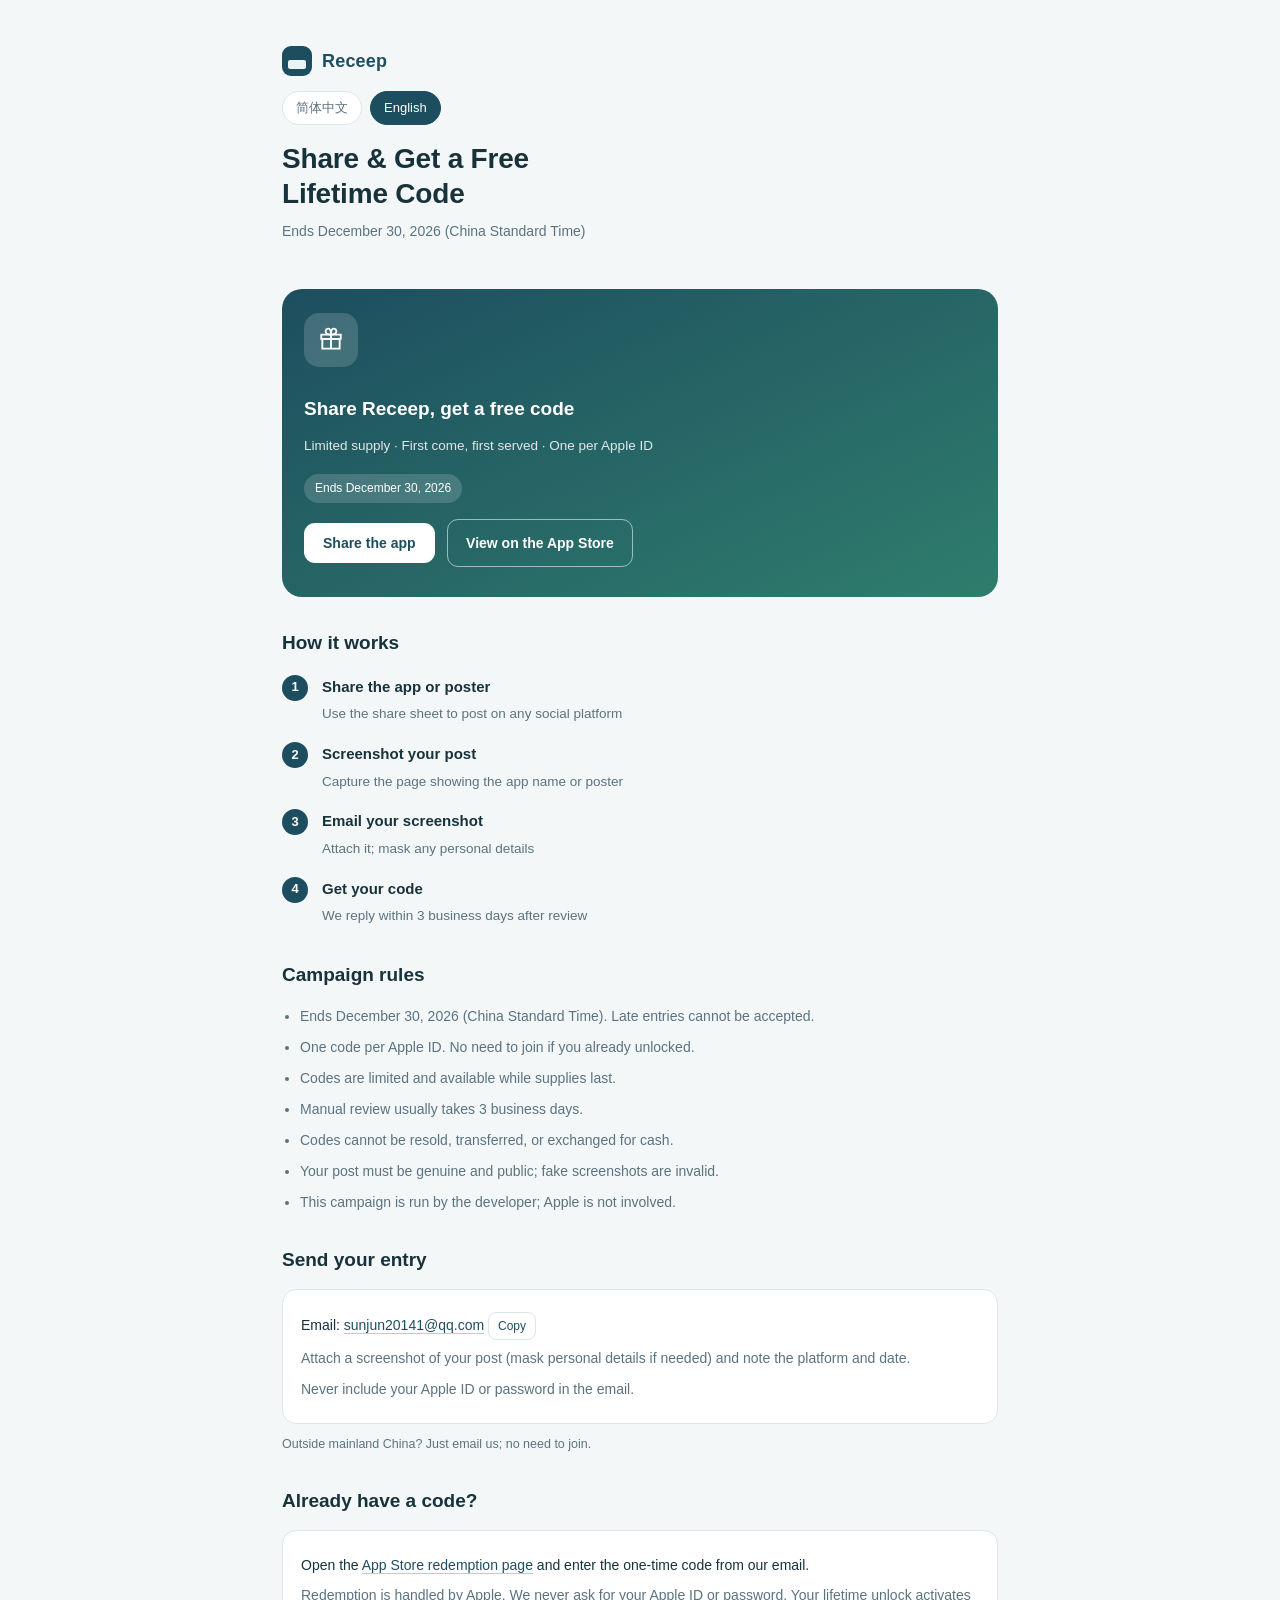
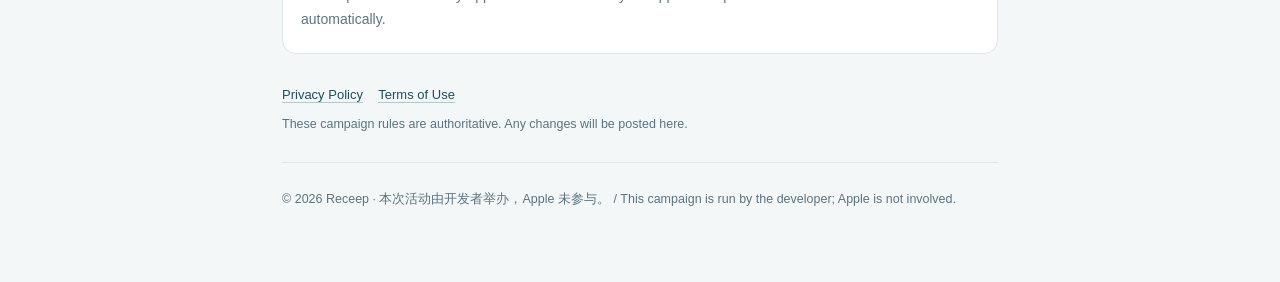
==== campaign.html @ 09cfc46d "Add share campaign page with QQ group and redemption guidance" ====
<!DOCTYPE html>
<html lang="zh-CN">
<head>
<meta charset="utf-8">
<meta name="viewport" content="viewport-fit=cover, width=device-width, initial-scale=1">
<title>分享有礼 · 免费领兑换码 / Share &amp; Get a Code</title>
<meta name="description" content="分享 Receep（落袋）至社交平台，凭截图领取永久版兑换码。活动截止 2026 年 12 月 30 日。">
<meta property="og:title" content="Receep 分享有礼 · 免费领兑换码">
<meta property="og:description" content="分享 Receep 至社交平台，凭截图领取永久版兑换码。活动截止 2026 年 12 月 30 日。">
<link rel="stylesheet" href="style.css">
<style>
  .campaign h1 { font-size: 28px; margin: 16px 0 8px; }
  .lang-switch { display: flex; gap: 8px; margin-top: 14px; }
  .lang-switch button {
    border: 1px solid var(--line); background: #fff; color: var(--muted);
    border-radius: 999px; padding: 5px 13px; font: inherit; font-size: 13px; cursor: pointer;
  }
  .lang-switch button.on { background: var(--brand); border-color: var(--brand); color: #fff; }
  .hero {
    background: linear-gradient(155deg, #1d4e5f 0%, #2f7d6d 100%);
    color: #fff; border-radius: 20px; padding: 24px 22px 22px; margin: 20px 0 10px;
  }
  .hero .gift {
    width: 54px; height: 54px; border-radius: 15px;
    background: rgba(255,255,255,.16); display: flex; align-items: center; justify-content: center;
    margin-bottom: 14px;
  }
  .hero h2 { color: #fff; font-size: 23px; line-height: 1.3; margin: 0 0 8px; }
  .hero p { color: rgba(255,255,255,.86); font-size: 13.5px; margin: 0 0 16px; }
  .pill {
    display: inline-block; background: rgba(255,255,255,.16); border-radius: 999px;
    padding: 4px 11px; font-size: 12px; color: #fff; margin-bottom: 16px;
  }
  .btn {
    display: inline-block; border-radius: 11px; padding: 11px 18px; font-size: 14px;
    font-weight: 600; text-decoration: none; margin: 0 8px 8px 0; cursor: pointer;
    border: 1px solid transparent;
  }
  .btn.primary { background: #fff; color: var(--brand); }
  .btn.ghost { border-color: rgba(255,255,255,.55); color: #fff; }
  .campaign h2 { font-size: 19px; margin: 30px 0 12px; }
  .steps { list-style: none; padding: 0; margin: 0; counter-reset: step; }
  .steps li { position: relative; padding-left: 40px; margin: 14px 0; }
  .steps li::before {
    counter-increment: step; content: counter(step);
    position: absolute; left: 0; top: 1px; width: 26px; height: 26px;
    background: var(--brand); color: #fff; border-radius: 50%;
    font-size: 13px; font-weight: 700; display: flex; align-items: center; justify-content: center;
  }
  .steps strong { display: block; font-size: 15px; }
  .steps span { color: var(--muted); font-size: 13.5px; }
  .rules { padding-left: 18px; margin: 0; }
  .rules li { margin: 7px 0; font-size: 14px; color: var(--muted); }
  .card {
    background: var(--card); border: 1px solid var(--line); border-radius: 14px;
    padding: 16px 18px; margin: 10px 0;
  }
  .card p { margin: 6px 0; font-size: 14px; }
  .hint { color: var(--muted); font-size: 12.5px; }
  .copy {
    border: 1px solid var(--line); background: #fff; color: var(--brand);
    border-radius: 8px; padding: 3px 9px; font: inherit; font-size: 12px; cursor: pointer;
  }
  .qr { width: 240px; max-width: 100%; display: block; margin: 14px auto 6px; border-radius: 12px; border: 1px solid var(--line); }
  .link { color: var(--brand); text-decoration: none; border-bottom: 1px solid rgba(47,125,109,.35); }
  .cn-reveal {
    display: inline-block; border: 1px solid var(--line); background: #fff; color: var(--brand);
    border-radius: 10px; padding: 8px 12px; font: inherit; font-size: 13px; cursor: pointer; margin: 4px 0 8px;
  }
  .legal-links { margin-top: 30px; font-size: 13px; }
  .legal-links a { margin-right: 12px; }
  footer.site { margin-top: 26px; }
</style>
</head>
<body>
<div class="wrap campaign">
  <header class="site">
    <div class="brand"><span class="mark"></span>Receep</div>
    <div class="lang-switch">
      <button type="button" data-set-lang="zh" class="on">简体中文</button>
      <button type="button" data-set-lang="en">English</button>
    </div>
    <h1 data-lang="zh">分享有礼<br>免费领永久版兑换码</h1>
    <h1 data-lang="en" hidden>Share &amp; Get a Free<br>Lifetime Code</h1>
    <p class="sub" data-lang="zh">活动截止 2026 年 12 月 30 日（北京时间）</p>
    <p class="sub" data-lang="en" hidden>Ends December 30, 2026 (China Standard Time)</p>
  </header>

  <section data-lang="zh">
    <div class="hero">
      <div class="gift">
        <svg width="26" height="26" viewBox="0 0 24 24" fill="none" aria-hidden="true">
          <path d="M4 11h16v9H4v-9Z" stroke="#fff" stroke-width="1.7"/>
          <path d="M3 7h18v4H3V7Z" stroke="#fff" stroke-width="1.7"/>
          <path d="M12 7v13M12 7c-3.5 0-5-1.2-5-3s1.5-2.5 2.6-2.5C11 1.5 12 3.5 12 7Zm0 0c3.5 0 5-1.2 5-3s-1.5-2.5-2.6-2.5C13 1.5 12 3.5 12 7Z" stroke="#fff" stroke-width="1.7"/>
        </svg>
      </div>
      <h2>分享落袋，免费领兑换码</h2>
      <p>数量有限 · 先到先得 · 每个 Apple ID 限一次</p>
      <span class="pill">活动截止：2026 年 12 月 30 日</span>
      <div>
        <button type="button" class="btn primary" data-share data-copied="链接已复制">分享 App</button>
        <a class="btn ghost" href="https://apps.apple.com/app/id6826865048">前往 App Store</a>
      </div>
    </div>

    <h2>参与方式</h2>
    <ol class="steps">
      <li><strong>分享 App 或海报</strong><span>用系统分享面板发到任意社交平台</span></li>
      <li><strong>截图已发布的内容</strong><span>截取包含 App 名称或海报的页面</span></li>
      <li><strong>发送到活动邮箱</strong><span>附上截图，可先打码个人信息</span></li>
      <li><strong>收到兑换码</strong><span>人工核验后 3 个工作日内回复</span></li>
    </ol>

    <h2>活动规则</h2>
    <ul class="rules">
      <li>活动截止 2026 年 12 月 30 日（北京时间），逾期提交不再受理。</li>
      <li>每个 Apple ID 限领一次，已解锁用户无需参与。</li>
      <li>兑换码数量有限，先到先得，送完即止。</li>
      <li>人工核验通常需要 3 个工作日。</li>
      <li>兑换码不可转售、转让或兑换现金。</li>
      <li>分享内容需真实公开，禁止伪造截图。</li>
      <li>本次活动由开发者举办，Apple 未参与。</li>
    </ul>

    <h2>发送申请</h2>
    <div class="card">
      <p>邮箱：<a class="link" href="mailto:sunjun20141@qq.com?subject=Receep%20%E5%88%86%E4%BA%AB%E6%9C%89%E7%A4%BC%20%C2%B7%20%E5%85%91%E6%8D%A2%E7%A0%81%E7%94%B3%E8%AF%B7">sunjun20141@qq.com</a>
        <button type="button" class="copy" data-copy="sunjun20141@qq.com" data-copied="已复制">复制</button>
      </p>
      <p class="hint">请附上分享截图（可打码个人信息），并注明分享平台与时间。</p>
      <p class="hint">请勿在邮件中发送 Apple ID 或密码。</p>
    </div>

    <div class="cn-only">
      <h2>中国大陆用户</h2>
      <div class="card">
        <p>QQ 群：<strong>468141972</strong>（app技术交流）</p>
        <img class="qr" src="assets/qq-group.jpg" alt="QQ 群二维码：468141972">
        <p class="hint">扫码加入，群内会同步活动进度与发放说明。</p>
      </div>
    </div>
    <p class="hint cn-reveal-wrap">不在中国大陆？直接发邮件即可，无需加群。</p>

    <h2>已收到兑换码？</h2>
    <div class="card">
      <p>打开 <a class="link" href="https://apps.apple.com/redeem">App Store 兑换页面</a>，输入邮件中的一次性兑换码。</p>
      <p class="hint">兑换由 Apple 处理，App 内不会索取 Apple ID 或密码。兑换成功后，永久版权益会自动生效。</p>
    </div>

    <p class="legal-links">
      <a class="link" href="privacy.html">隐私政策</a>
      <a class="link" href="terms.html">用户协议</a>
    </p>
    <p class="hint">活动规则以本页为准，如有调整会在此更新。</p>
  </section>

  <section data-lang="en" hidden>
    <div class="hero">
      <div class="gift">
        <svg width="26" height="26" viewBox="0 0 24 24" fill="none" aria-hidden="true">
          <path d="M4 11h16v9H4v-9Z" stroke="#fff" stroke-width="1.7"/>
          <path d="M3 7h18v4H3V7Z" stroke="#fff" stroke-width="1.7"/>
          <path d="M12 7v13M12 7c-3.5 0-5-1.2-5-3s1.5-2.5 2.6-2.5C11 1.5 12 3.5 12 7Zm0 0c3.5 0 5-1.2 5-3s-1.5-2.5-2.6-2.5C13 1.5 12 3.5 12 7Z" stroke="#fff" stroke-width="1.7"/>
        </svg>
      </div>
      <h2>Share Receep, get a free code</h2>
      <p>Limited supply · First come, first served · One per Apple ID</p>
      <span class="pill">Ends December 30, 2026</span>
      <div>
        <button type="button" class="btn primary" data-share data-copied="Link copied">Share the app</button>
        <a class="btn ghost" href="https://apps.apple.com/app/id6826865048">View on the App Store</a>
      </div>
    </div>

    <h2>How it works</h2>
    <ol class="steps">
      <li><strong>Share the app or poster</strong><span>Use the share sheet to post on any social platform</span></li>
      <li><strong>Screenshot your post</strong><span>Capture the page showing the app name or poster</span></li>
      <li><strong>Email your screenshot</strong><span>Attach it; mask any personal details</span></li>
      <li><strong>Get your code</strong><span>We reply within 3 business days after review</span></li>
    </ol>

    <h2>Campaign rules</h2>
    <ul class="rules">
      <li>Ends December 30, 2026 (China Standard Time). Late entries cannot be accepted.</li>
      <li>One code per Apple ID. No need to join if you already unlocked.</li>
      <li>Codes are limited and available while supplies last.</li>
      <li>Manual review usually takes 3 business days.</li>
      <li>Codes cannot be resold, transferred, or exchanged for cash.</li>
      <li>Your post must be genuine and public; fake screenshots are invalid.</li>
      <li>This campaign is run by the developer; Apple is not involved.</li>
    </ul>

    <h2>Send your entry</h2>
    <div class="card">
      <p>Email: <a class="link" href="mailto:sunjun20141@qq.com?subject=Receep%20share%20campaign%20%E2%80%93%20code%20request">sunjun20141@qq.com</a>
        <button type="button" class="copy" data-copy="sunjun20141@qq.com" data-copied="Copied">Copy</button>
      </p>
      <p class="hint">Attach a screenshot of your post (mask personal details if needed) and note the platform and date.</p>
      <p class="hint">Never include your Apple ID or password in the email.</p>
    </div>

    <div class="cn-only">
      <h2>Mainland China</h2>
      <div class="card">
        <p>QQ group: <strong>468141972</strong> (app技术交流)</p>
        <img class="qr" src="assets/qq-group.jpg" alt="QQ group QR code: 468141972">
        <p class="hint">Scan to join. Campaign updates are also posted in the group.</p>
      </div>
    </div>
    <p class="hint cn-reveal-wrap">Outside mainland China? Just email us; no need to join.</p>

    <h2>Already have a code?</h2>
    <div class="card">
      <p>Open the <a class="link" href="https://apps.apple.com/redeem">App Store redemption page</a> and enter the one-time code from our email.</p>
      <p class="hint">Redemption is handled by Apple. We never ask for your Apple ID or password. Your lifetime unlock activates automatically.</p>
    </div>

    <p class="legal-links">
      <a class="link" href="privacy.html">Privacy Policy</a>
      <a class="link" href="terms.html">Terms of Use</a>
    </p>
    <p class="hint">These campaign rules are authoritative. Any changes will be posted here.</p>
  </section>

  <footer class="site">
    © 2026 Receep · 本次活动由开发者举办，Apple 未参与。 / This campaign is run by the developer; Apple is not involved.
  </footer>
</div>

<script>
(function () {
  var params = new URLSearchParams(location.search);
  var lang = (params.get('lang') || '').toLowerCase();
  var isZh = lang.indexOf('zh') === 0 || (!lang && (navigator.language || '').toLowerCase().indexOf('zh') === 0);
  var current = isZh ? 'zh' : 'en';

  function setLang(next) {
    current = next;
    document.querySelectorAll('[data-lang]').forEach(function (el) {
      el.hidden = el.getAttribute('data-lang') !== next;
    });
    document.querySelectorAll('[data-set-lang]').forEach(function (btn) {
      btn.classList.toggle('on', btn.getAttribute('data-set-lang') === next);
    });
    document.documentElement.lang = next === 'zh' ? 'zh-CN' : 'en';
  }

  document.querySelectorAll('[data-set-lang]').forEach(function (btn) {
    btn.addEventListener('click', function () { setLang(btn.getAttribute('data-set-lang')); });
  });
  setLang(current);

  var region = params.get('region');
  var isCN = region ? region === 'cn'
    : ((Intl.DateTimeFormat().resolvedOptions().timeZone === 'Asia/Shanghai')
       || (navigator.language || '').toLowerCase().indexOf('zh') === 0);
  document.querySelectorAll('.cn-only').forEach(function (el) { el.hidden = !isCN; });
  document.querySelectorAll('.cn-reveal-wrap').forEach(function (el) { el.hidden = isCN; });

  document.querySelectorAll('[data-copy]').forEach(function (btn) {
    btn.addEventListener('click', function () {
      var text = btn.getAttribute('data-copy');
      var done = function () {
        var old = btn.textContent;
        btn.textContent = btn.getAttribute('data-copied') || 'Copied';
        setTimeout(function () { btn.textContent = old; }, 1600);
      };
      if (navigator.clipboard) {
        navigator.clipboard.writeText(text).then(done, done);
      } else { done(); }
    });
  });

  document.querySelectorAll('[data-share]').forEach(function (btn) {
    btn.addEventListener('click', function () {
      var url = 'https://apps.apple.com/app/id6826865048';
      var data = {
        title: 'Receep',
        text: current === 'zh' ? 'Receep（落袋）· 票据只在本机' : 'Receep – on-device receipt manager',
        url: url
      };
      if (navigator.share) {
        navigator.share(data).catch(function () {});
      } else if (navigator.clipboard) {
        navigator.clipboard.writeText(url).then(function () {
          var old = btn.textContent;
          btn.textContent = btn.getAttribute('data-copied') || 'Link copied';
          setTimeout(function () { btn.textContent = old; }, 1600);
        });
      }
    });
  });
})();
</script>
</body>
</html>
---- style.css ----
:root {
  --ink: #17323a;
  --muted: #5b7380;
  --line: #dde7ea;
  --bg: #f4f7f8;
  --card: #ffffff;
  --brand: #1d4e5f;
  --accent: #2f7d6d;
}

* { box-sizing: border-box; }

html { -webkit-text-size-adjust: 100%; }

body {
  margin: 0;
  background: var(--bg);
  color: var(--ink);
  font: 16px/1.72 -apple-system, BlinkMacSystemFont, "Segoe UI", "PingFang SC",
        "Hiragino Sans", "Helvetica Neue", Arial, sans-serif;
}

.wrap {
  max-width: 760px;
  margin: 0 auto;
  padding: 0 22px 72px;
}

header.site {
  padding: 46px 0 26px;
}

.brand {
  display: flex;
  align-items: center;
  gap: 10px;
  font-weight: 700;
  letter-spacing: .2px;
  color: var(--brand);
  font-size: 18px;
}

.brand .mark {
  width: 30px;
  height: 30px;
  border-radius: 9px;
  background: var(--brand);
  position: relative;
  overflow: hidden;
}

.brand .mark::after {
  content: "";
  position: absolute;
  left: 6px;
  right: 6px;
  bottom: 7px;
  height: 9px;
  border-radius: 2px;
  background: #eaf3f5;
}

h1 {
  font-size: 30px;
  line-height: 1.25;
  margin: 18px 0 8px;
  letter-spacing: -.2px;
}

.sub {
  color: var(--muted);
  font-size: 14px;
  margin: 0;
}

nav.lang {
  margin-top: 18px;
  display: flex;
  gap: 10px;
  flex-wrap: wrap;
}

nav.lang a {
  font-size: 13px;
  color: var(--brand);
  text-decoration: none;
  border: 1px solid var(--line);
  background: var(--card);
  border-radius: 999px;
  padding: 5px 13px;
}

nav.legal {
  display: flex;
  gap: 16px;
  flex-wrap: wrap;
  margin-top: 14px;
  font-size: 14px;
}

nav.legal a {
  color: var(--accent);
  text-decoration: none;
}

nav.legal a:hover { text-decoration: underline; }

section.lang {
  background: var(--card);
  border: 1px solid var(--line);
  border-radius: 18px;
  padding: 30px 30px 12px;
  margin: 22px 0;
  scroll-margin-top: 20px;
}

h2 {
  font-size: 21px;
  margin: 0 0 4px;
}

h3 {
  font-size: 16px;
  margin: 26px 0 6px;
}

p { margin: 8px 0; }

ul { margin: 8px 0 8px; padding-left: 22px; }

li { margin: 4px 0; }

.note {
  border-left: 3px solid var(--accent);
  background: #f1f7f5;
  padding: 10px 14px;
  border-radius: 0 10px 10px 0;
  color: #2b4b44;
  font-size: 15px;
  margin: 14px 0;
}

table {
  width: 100%;
  border-collapse: collapse;
  margin: 10px 0;
  font-size: 14.5px;
}

th, td {
  text-align: left;
  vertical-align: top;
  padding: 9px 10px;
  border-bottom: 1px solid var(--line);
}

th { color: var(--muted); font-weight: 600; }

a { color: var(--accent); }

code {
  font-size: 13px;
  background: #eef3f4;
  padding: 1px 5px;
  border-radius: 5px;
}

footer.site {
  color: var(--muted);
  font-size: 12.5px;
  padding-top: 26px;
  border-top: 1px solid var(--line);
  margin-top: 34px;
}

@media (max-width: 560px) {
  header.site { padding-top: 30px; }
  h1 { font-size: 25px; }
  section.lang { padding: 22px 18px 8px; border-radius: 14px; }
  body { font-size: 15.5px; }
}
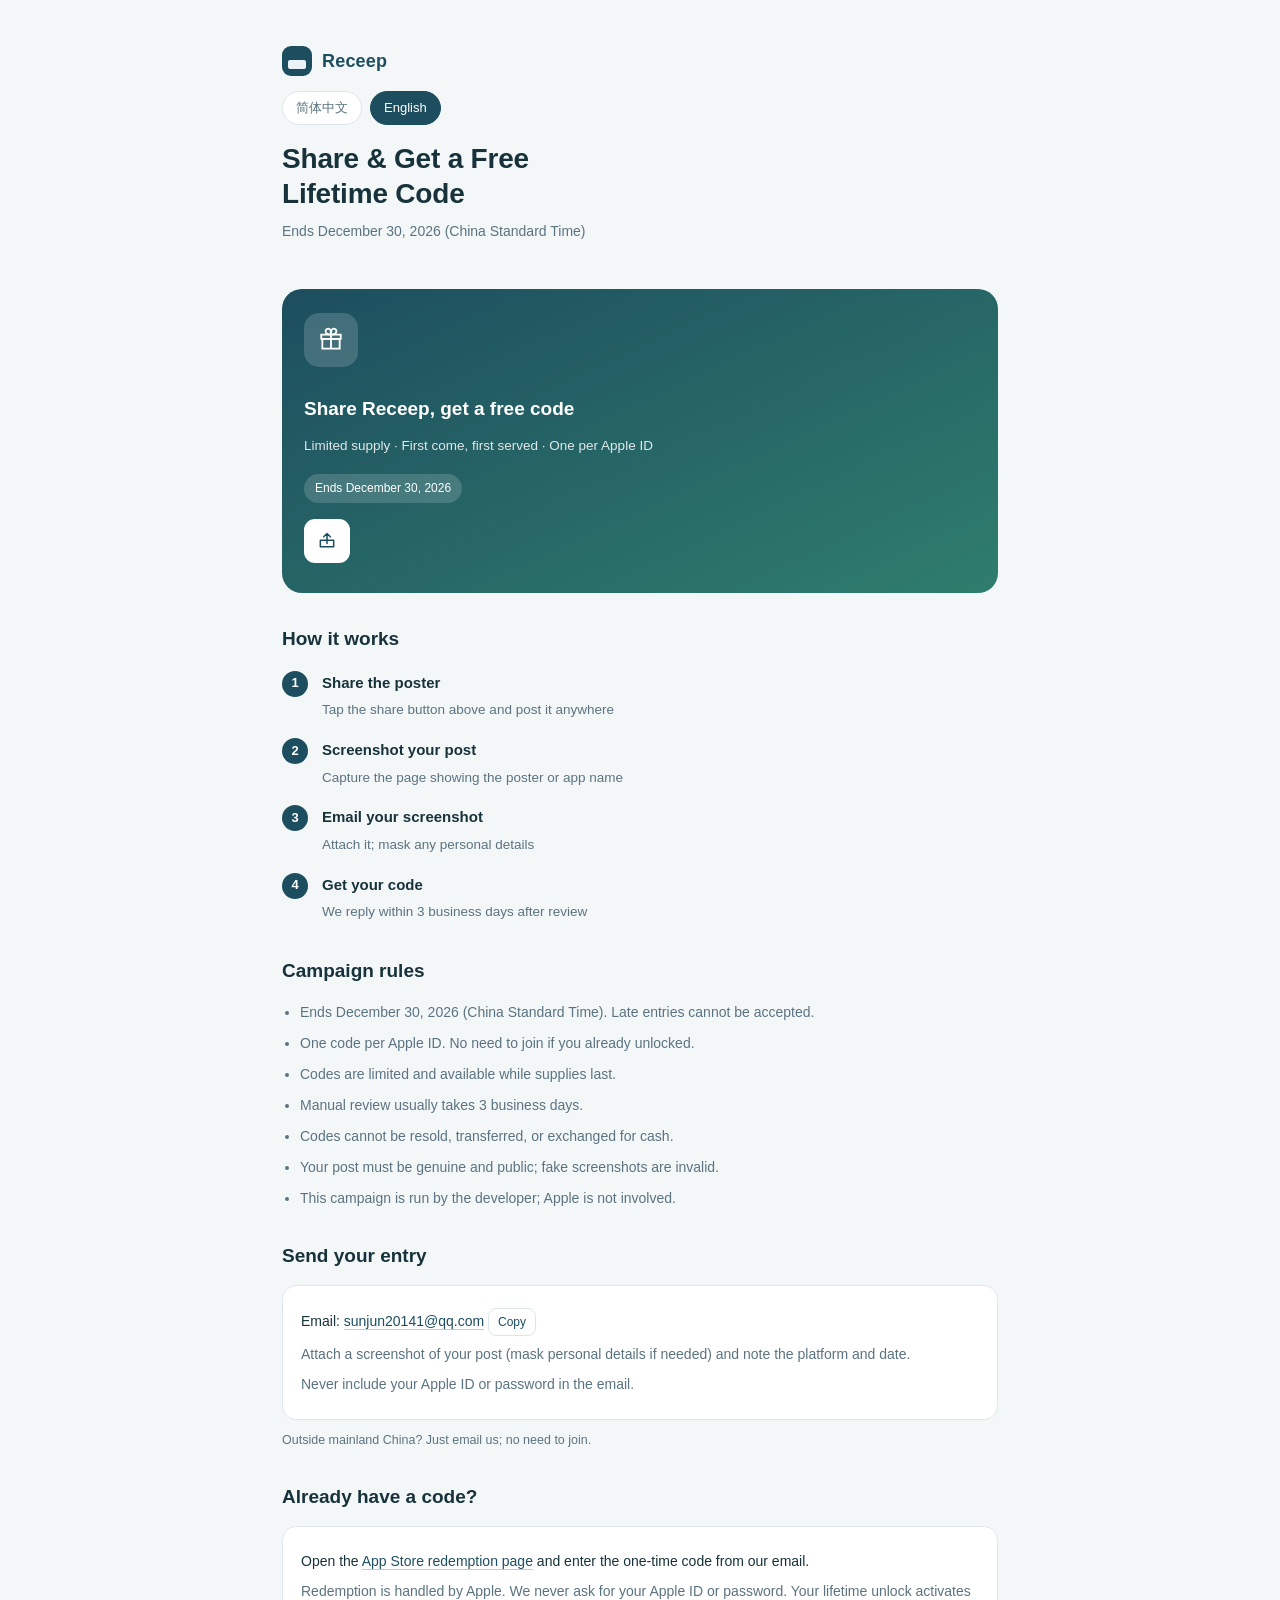
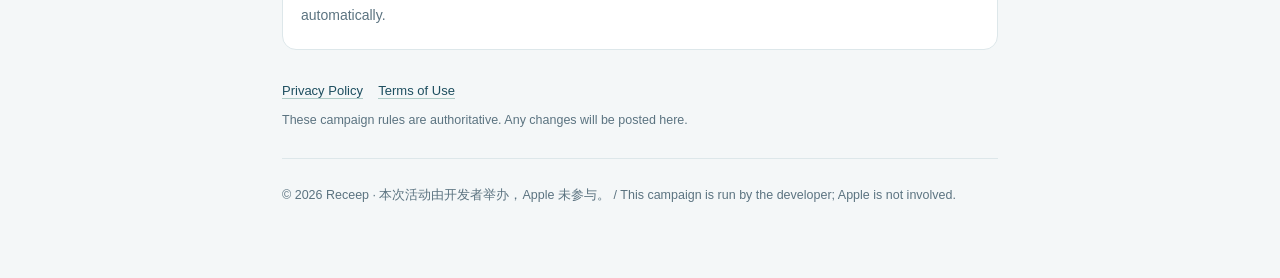
==== commit ab8b13cc: "Campaign: share icon, app-native poster sharing, Chinese brand name" ====
--- a/campaign.html
+++ b/campaign.html
@@ -4,9 +4,9 @@
 <meta charset="utf-8">
 <meta name="viewport" content="viewport-fit=cover, width=device-width, initial-scale=1">
 <title>分享有礼 · 免费领兑换码 / Share &amp; Get a Code</title>
-<meta name="description" content="分享 Receep（落袋）至社交平台，凭截图领取永久版兑换码。活动截止 2026 年 12 月 30 日。">
-<meta property="og:title" content="Receep 分享有礼 · 免费领兑换码">
-<meta property="og:description" content="分享 Receep 至社交平台，凭截图领取永久版兑换码。活动截止 2026 年 12 月 30 日。">
+<meta name="description" content="分享落袋（Receep）至社交平台，凭截图领取永久版兑换码。活动截止 2026 年 12 月 30 日。">
+<meta property="og:title" content="落袋 Receep 分享有礼 · 免费领兑换码">
+<meta property="og:description" content="分享落袋至社交平台，凭截图领取永久版兑换码。活动截止 2026 年 12 月 30 日。">
 <link rel="stylesheet" href="style.css">
 <style>
   .campaign h1 { font-size: 28px; margin: 16px 0 8px; }
@@ -38,6 +38,11 @@
   }
   .btn.primary { background: #fff; color: var(--brand); }
   .btn.ghost { border-color: rgba(255,255,255,.55); color: #fff; }
+  .btn.share {
+    width: 46px; height: 44px; padding: 0;
+    display: inline-flex; align-items: center; justify-content: center;
+    vertical-align: top;
+  }
   .campaign h2 { font-size: 19px; margin: 30px 0 12px; }
   .steps { list-style: none; padding: 0; margin: 0; counter-reset: step; }
   .steps li { position: relative; padding-left: 40px; margin: 14px 0; }
@@ -75,7 +80,7 @@
 <body>
 <div class="wrap campaign">
   <header class="site">
-    <div class="brand"><span class="mark"></span>Receep</div>
+    <div class="brand"><span class="mark"></span><span data-lang="zh">落袋</span><span data-lang="en" hidden>Receep</span></div>
     <div class="lang-switch">
       <button type="button" data-set-lang="zh" class="on">简体中文</button>
       <button type="button" data-set-lang="en">English</button>
@@ -99,15 +104,20 @@
       <p>数量有限 · 先到先得 · 每个 Apple ID 限一次</p>
       <span class="pill">活动截止：2026 年 12 月 30 日</span>
       <div>
-        <button type="button" class="btn primary" data-share data-copied="链接已复制">分享 App</button>
-        <a class="btn ghost" href="https://apps.apple.com/app/id6826865048">前往 App Store</a>
+        <button type="button" class="btn primary share" data-share aria-label="分享海报">
+          <svg width="20" height="20" viewBox="0 0 24 24" fill="none" stroke="currentColor"
+               stroke-width="1.8" stroke-linecap="round" stroke-linejoin="round" aria-hidden="true">
+            <path d="M12 15V3M8 7l4-4 4 4"/>
+            <path d="M4 11h16v8H4z"/>
+          </svg>
+        </button>
       </div>
     </div>
 
     <h2>参与方式</h2>
     <ol class="steps">
-      <li><strong>分享 App 或海报</strong><span>用系统分享面板发到任意社交平台</span></li>
-      <li><strong>截图已发布的内容</strong><span>截取包含 App 名称或海报的页面</span></li>
+      <li><strong>分享海报</strong><span>点上方分享按钮，用系统分享面板发到任意社交平台</span></li>
+      <li><strong>截图已发布的内容</strong><span>截取包含海报或 App 名称的页面</span></li>
       <li><strong>发送到活动邮箱</strong><span>附上截图，可先打码个人信息</span></li>
       <li><strong>收到兑换码</strong><span>人工核验后 3 个工作日内回复</span></li>
     </ol>
@@ -168,15 +178,20 @@
       <p>Limited supply · First come, first served · One per Apple ID</p>
       <span class="pill">Ends December 30, 2026</span>
       <div>
-        <button type="button" class="btn primary" data-share data-copied="Link copied">Share the app</button>
-        <a class="btn ghost" href="https://apps.apple.com/app/id6826865048">View on the App Store</a>
+        <button type="button" class="btn primary share" data-share aria-label="Share poster">
+          <svg width="20" height="20" viewBox="0 0 24 24" fill="none" stroke="currentColor"
+               stroke-width="1.8" stroke-linecap="round" stroke-linejoin="round" aria-hidden="true">
+            <path d="M12 15V3M8 7l4-4 4 4"/>
+            <path d="M4 11h16v8H4z"/>
+          </svg>
+        </button>
       </div>
     </div>
 
     <h2>How it works</h2>
     <ol class="steps">
-      <li><strong>Share the app or poster</strong><span>Use the share sheet to post on any social platform</span></li>
-      <li><strong>Screenshot your post</strong><span>Capture the page showing the app name or poster</span></li>
+      <li><strong>Share the poster</strong><span>Tap the share button above and post it anywhere</span></li>
+      <li><strong>Screenshot your post</strong><span>Capture the page showing the poster or app name</span></li>
       <li><strong>Email your screenshot</strong><span>Attach it; mask any personal details</span></li>
       <li><strong>Get your code</strong><span>We reply within 3 business days after review</span></li>
     </ol>
@@ -243,6 +258,9 @@
     });
     document.querySelectorAll('[data-set-lang]').forEach(function (btn) {
       btn.classList.toggle('on', btn.getAttribute('data-set-lang') === next);
+    });
+    document.querySelectorAll('[data-share]').forEach(function (btn) {
+      btn.setAttribute('aria-label', next === 'zh' ? '分享海报' : 'Share poster');
     });
     document.documentElement.lang = next === 'zh' ? 'zh-CN' : 'en';
   }
@@ -273,22 +291,36 @@
     });
   });
 
+  var bridge = window.webkit && window.webkit.messageHandlers && window.webkit.messageHandlers.receepShare;
+
+  function sharePosterOnWeb() {
+    var zh = current === 'zh';
+    var src = 'assets/poster-' + (zh ? 'zh' : 'en') + '.png';
+    var title = zh ? '落袋 · 票据只在本机' : 'Receep · on-device receipt manager';
+    var link = new URL(src, location.href).href;
+    if (!navigator.share) { window.location.href = src; return; }
+    fetch(src).then(function (r) { return r.blob(); }).then(function (blob) {
+      if (typeof File !== 'function') {
+        return navigator.share({ title: title, text: title, url: link });
+      }
+      var file = new File([blob], zh ? '落袋-海报.png' : 'Receep-Poster.png', { type: blob.type || 'image/png' });
+      if (navigator.canShare && navigator.canShare({ files: [file] })) {
+        return navigator.share({ files: [file], title: title });
+      }
+      return navigator.share({ title: title, text: title, url: link });
+    }).catch(function (err) {
+      if (err && err.name === 'AbortError') return;
+      window.location.href = src;
+    });
+  }
+
   document.querySelectorAll('[data-share]').forEach(function (btn) {
     btn.addEventListener('click', function () {
-      var url = 'https://apps.apple.com/app/id6826865048';
-      var data = {
-        title: 'Receep',
-        text: current === 'zh' ? 'Receep（落袋）· 票据只在本机' : 'Receep – on-device receipt manager',
-        url: url
-      };
-      if (navigator.share) {
-        navigator.share(data).catch(function () {});
-      } else if (navigator.clipboard) {
-        navigator.clipboard.writeText(url).then(function () {
-          var old = btn.textContent;
-          btn.textContent = btn.getAttribute('data-copied') || 'Link copied';
-          setTimeout(function () { btn.textContent = old; }, 1600);
-        });
+      if (bridge) {
+        // 在 App 内由原生代码接管，直接分享内置海报
+        bridge.postMessage({ lang: current });
+      } else {
+        sharePosterOnWeb();
       }
     });
   });
